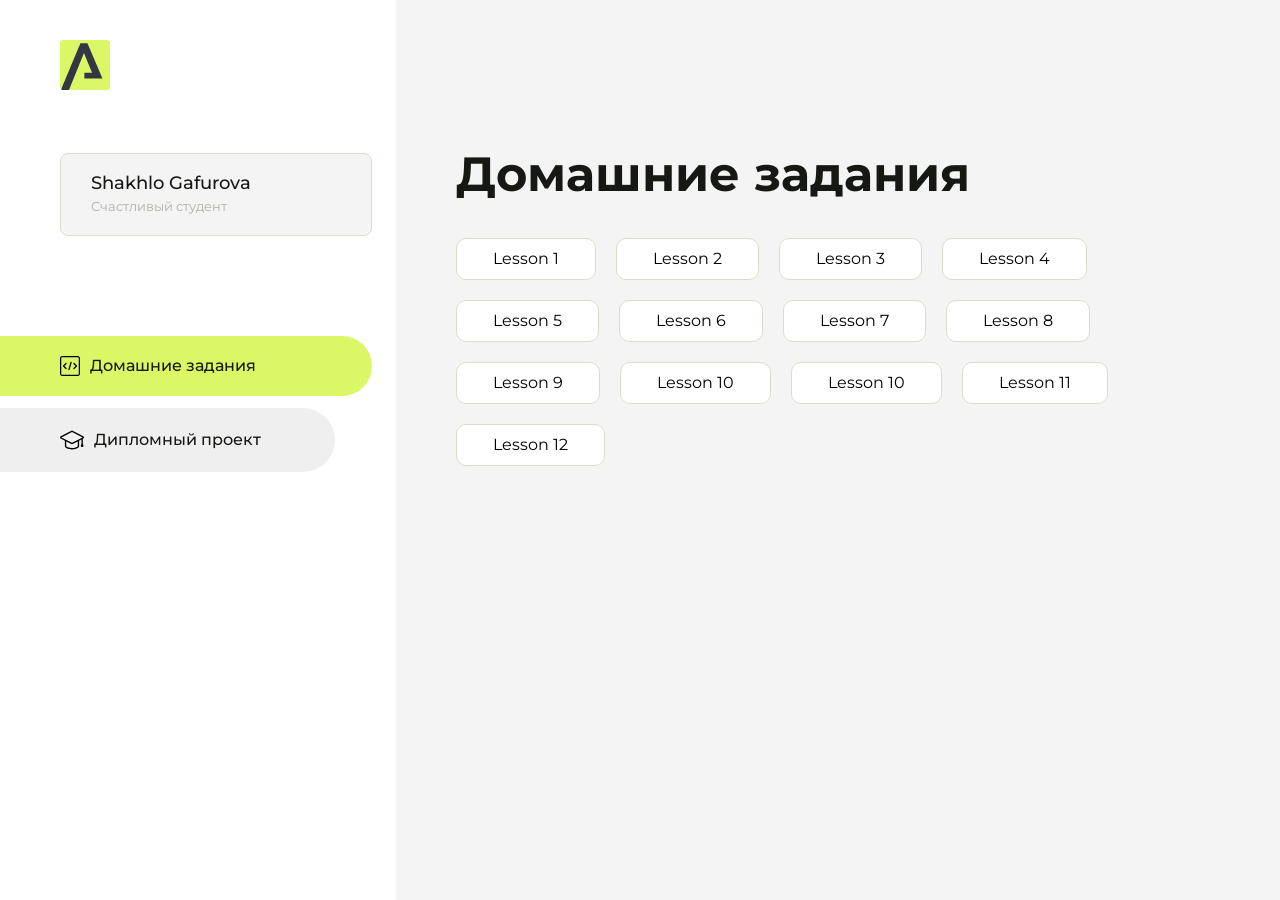
==== index.html @ a735b33b "Update index.html" ====
<!DOCTYPE html>
<html lang="en">
<head>
    <meta charset="UTF-8">
    <meta name="viewport" content="width=device-width, initial-scale=1.0">
    <title>Домашняя работа</title>
    <link rel="shortcut icon" href="src/logo.ico" type="image/x-icon">
    <link rel="preconnect" href="https://fonts.googleapis.com">
    <link rel="preconnect" href="https://fonts.gstatic.com" crossorigin>
    <link href="https://fonts.googleapis.com/css2?family=Montserrat:wght@400;500;700&family=Rubik:wght@500&display=swap"
          rel="stylesheet">
    <link rel="stylesheet" href="src/style.css">
</head>
<body id="body">
<div class="overlay" id="overlay"></div>
<div class="layout">
    <div class="burger" id="burger">
        <svg viewBox="0 0 24 24" fill="none" xmlns="http://www.w3.org/2000/svg">
            <g id="SVGRepo_bgCarrier" stroke-width="0"></g>
            <g id="SVGRepo_tracerCarrier" stroke-linecap="round" stroke-linejoin="round"></g>
            <g id="SVGRepo_iconCarrier">
                <path d="M4 18L20 18" stroke="#DAF765" stroke-width="2" stroke-linecap="round"></path>
                <path d="M4 12L20 12" stroke="#DAF765" stroke-width="2" stroke-linecap="round"></path>
                <path d="M4 6L20 6" stroke="#DAF765" stroke-width="2" stroke-linecap="round"></path>
            </g>
        </svg>
    </div>
    <aside class="sidebar" id="sidebar">
        <div class="sidebar__inner">
            <div class="logo">
                <svg width="50" height="50" viewBox="0 0 50 50" fill="none" xmlns="http://www.w3.org/2000/svg">
                    <g clip-path="url(#clip0_513_74730)">
                        <path d="M46.17 -0.257004H3.83C1.57281 -0.257004 -0.257 1.57281 -0.257 3.83V46.17C-0.257 48.4272 1.57281 50.257 3.83 50.257H46.17C48.4272 50.257 50.257 48.4272 50.257 46.17V3.83C50.257 1.57281 48.4272 -0.257004 46.17 -0.257004Z"
                              fill="#DAF765"/>
                        <path d="M24.375 38.4H42.461L27.441 3.1585H20.4355C20.4355 3.1585 6.7895 35.881 1.1945 49.294C2.015 50.0275 3.0945 50.257 3.6945 50.257H8.8445L23.954 13.07L32.0465 32.8285H24.375V38.4Z"
                              fill="#323843"/>
                    </g>
                    <defs>
                        <clipPath id="clip0_513_74730">
                            <rect width="50" height="50" fill="white"/>
                        </clipPath>
                    </defs>
                </svg>
            </div>
            <div class="sidebar__user">
                <div class="sidebar__name">Shakhlo Gafurova</div>
                <div class="sidebar__text">Счастливый студент</div>
            </div>
            <div class="sidebar__tabs">
                <div class="sidebar__item">
                    <button class="sidebar__button active" id="tasks">
                        <svg xmlns="http://www.w3.org/2000/svg" width="20" height="20" viewBox="0 0 20 20" fill="none">
                            <g clip-path="url(#clip0_704_74543)">
                                <path d="M17.7083 20H2.29167C1.0275 20 0 18.9725 0 17.7083V2.29167C0 1.0275 1.0275 0 2.29167 0H17.7083C18.9725 0 20 1.0275 20 2.29167V17.7083C20 18.9725 18.9725 20 17.7083 20ZM2.29167 1.25C1.7175 1.25 1.25 1.7175 1.25 2.29167V17.7083C1.25 18.2825 1.7175 18.75 2.29167 18.75H17.7083C18.2825 18.75 18.75 18.2825 18.75 17.7083V2.29167C18.75 1.7175 18.2825 1.25 17.7083 1.25H2.29167Z"
                                      fill="black"/>
                                <path d="M6.04167 13.125C5.88167 13.125 5.72167 13.0642 5.6 12.9417L3.1 10.4417C2.85583 10.1975 2.85583 9.80167 3.1 9.5575L5.6 7.0575C5.84417 6.81333 6.24 6.81333 6.48417 7.0575C6.72833 7.30167 6.72833 7.6975 6.48417 7.94167L4.42583 10L6.48417 12.0583C6.72833 12.3025 6.72833 12.6983 6.48417 12.9425C6.36167 13.0642 6.20167 13.125 6.04167 13.125Z"
                                      fill="black"/>
                                <path d="M8.95833 14.1667C8.9 14.1667 8.84 14.1583 8.78167 14.1417C8.45083 14.0442 8.26083 13.6967 8.35833 13.3658L10.4417 6.28251C10.5392 5.95084 10.8892 5.76417 11.2175 5.85917C11.5483 5.95667 11.7383 6.30417 11.6408 6.63501L9.5575 13.7183C9.47833 13.9908 9.22833 14.1667 8.95833 14.1667Z"
                                      fill="black"/>
                                <path d="M13.9583 13.125C13.7983 13.125 13.6383 13.0642 13.5167 12.9417C13.2725 12.6975 13.2725 12.3017 13.5167 12.0575L15.575 9.99916L13.5167 7.94083C13.2725 7.69666 13.2725 7.30083 13.5167 7.05666C13.7608 6.81249 14.1567 6.81249 14.4008 7.05666L16.9008 9.55666C17.145 9.80083 17.145 10.1967 16.9008 10.4408L14.4008 12.9408C14.2783 13.0642 14.1183 13.125 13.9583 13.125Z"
                                      fill="black"/>
                            </g>
                            <defs>
                                <clipPath id="clip0_704_74543">
                                    <rect width="20" height="20" fill="white"/>
                                </clipPath>
                            </defs>
                        </svg>
                        <span>Домашние задания</span></button>
                </div>
                <div class="sidebar__item">
                    <button class="sidebar__button" id="diplom">
                        <svg xmlns="http://www.w3.org/2000/svg" width="24" height="24" viewBox="0 0 24 24" fill="none">
                            <g clip-path="url(#clip0_704_74553)">
                                <path d="M23.2628 10.5971C23.7176 10.365 24 9.90375 24 9.39337C24 8.883 23.7176 8.42175 23.2628 8.18962L12.6135 2.75362C12.2291 2.55824 11.7705 2.55787 11.3854 2.75399L0.736875 8.19C0.282375 8.42175 0 8.883 0 9.39337C0 9.90375 0.282375 10.365 0.736875 10.5971L4.89038 12.7177V18.2074C4.89038 19.8154 8.412 21.393 12 21.393C15.5884 21.393 19.1096 19.815 19.1096 18.2074V12.7174L21.4609 11.517V15.8017L20.901 17.2305C20.7409 17.6389 20.7934 18.0994 21.0405 18.4616C21.2876 18.8246 21.6979 19.041 22.1366 19.041C22.5754 19.041 22.9852 18.8246 23.2324 18.462C23.4795 18.099 23.532 17.6385 23.3719 17.2301L22.8124 15.8021V10.827L23.2628 10.5971ZM17.7623 18.1721C17.6198 18.6375 15.3491 20.0419 12 20.0419C8.65088 20.0419 6.38025 18.6375 6.2415 18.2074V12.3037L6.23887 12.3019C6.23812 12.057 6.1065 11.8207 5.87325 11.7019L1.3515 9.39337L12 3.95737L22.6489 9.39337L12 14.8294L5.87325 11.7019C5.54063 11.5331 4.6695 11.6674 4.5 12C4.33012 12.3322 4.55813 12.5479 4.89038 12.7177L11.3857 16.0331C11.5781 16.1314 11.7889 16.1805 12 16.1805C12.2107 16.1805 12.4222 16.1314 12.6146 16.0331L17.7593 13.407L17.7623 18.1721Z"
                                      fill="black"/>
                            </g>
                            <defs>
                                <clipPath id="clip0_704_74553">
                                    <rect width="24" height="24" fill="white"/>
                                </clipPath>
                            </defs>
                        </svg>
                        <span>Дипломный проект</span></button>
                </div>
            </div>
        </div>

    </aside>
    <div class="content">
        <div class="container">
            <div class="content__block" id="tasksBlock">
                <div class="content__title">Домашние задания</div>
                <ul class="content__list">
                    <li class="content__list-item">
                        <a href="sexypigeon/index.html">Lesson 1</a>
                    </li>
                       <li class="content__list-item">
                        <a href="lessontwo/index.html">Lesson 2</a>
                    </li>
                      <li class="content__list-item">
                        <a href="lessontwo/index.html">Lesson 3</a>
                    </li>
                     <li class="content__list-item">
                        <a href="Homework/index.html">Lesson 4</a>
                    </li>
                    <li class="content__list-item">
                        <a href="Mr__Walter-White/index.html">Lesson 5</a>
                    </li>
                        <li class="content__list-item">
                        <a href="Fall/article.html">Lesson 6</a>
                    </li>
                      </li>
                        <li class="content__list-item">
                        <a href="October/index.html">Lesson 7</a>
                    </li>
                         <li class="content__list-item">
                        <a href="Fall/article.html">Lesson 8</a>
                    </li> 
                        <li class="content__list-item">
                        <a href="Form Style/index.html">Lesson 9</a>
                    </li> 
                    <li class="content__list-item">
                        <a href="Fall/article.html">Lesson 10</a>
                    </li> 
                    <li class="content__list-item">
                        <a href="Fall/index.html">Lesson 10</a>
                    </li> 
                     <li class="content__list-item">
                        <a href="Fall/index.html">Lesson 11</a>
                    </li> 
                         <li class="content__list-item">
                        <a href="Fall/index.html">Lesson 12</a>
                    </li> 
                </ul>
            </div>
            <div class="content__block hidden" id="diplomBlock">
                <div class="content__title">Дипломный проект</div>
                <div class="content__list-diplom">
                    <a href="lessontwo/index.html">Ссылка на ДЗ</a>
                </div>
                <div class="content__decor">
                    <div class="content__decor-text">Давай проверим, чему ты научился!</div>
                    <div class="content__decor-img">
                        <img src="src/decor.png" alt="decor">
                    </div>
                </div>
            </div>
        </div>
    </div>
</div>
<script src="src/index.js"></script>
</body>
</html>
---- src/style.css ----
*{padding: 0;margin: 0;border: 0;}
*,*:before,*:after{-webkit-box-sizing: border-box;box-sizing: border-box;}
:focus,:active{outline: none;}
a:focus,a:active{outline: none;}
nav,footer,header,aside{display: block;}
html,body{
    height:100%;width:100%;
    font-size:100%;line-height:1;-ms-text-size-adjust:100%;-moz-text-size-adjust:100%;-webkit-text-size-adjust:100%;}
input,button,textarea{font-family:inherit;}
input::-ms-clear{display: none;}
button{cursor: pointer;}
button::-moz-focus-inner{padding:0;border:0;}
a,a:visited{text-decoration: none;}
a:hover{text-decoration: none;}
ul li{list-style: none;}
img{vertical-align: top;}
h1,h2,h3,h4,h5,h6{font-size:inherit;font-weight: inherit;}
a{color:inherit;}



body {
    font-family: "Montserrat",SansSerif;
    color: black;
}

body.overflow {
    overflow: hidden;
}



.layout {
    display: -webkit-box;
    display: -ms-flexbox;
    display: flex;
    min-height: 100vh;
}

.sidebar {
    padding: 40px 24px 40px 0;
    -ms-flex-negative: 0;
    flex-shrink: 0;
    background-color: white;
}



.content {
    -webkit-box-flex: 1;
    -ms-flex-positive: 1;
    flex-grow: 1;
    background-color: #F4F4F4;
}

.container {
    display: -webkit-box;
    display: -ms-flexbox;
    display: flex;
    -webkit-box-orient: vertical;
    -webkit-box-direction: normal;
    -ms-flex-direction: column;
    flex-direction: column;
    -webkit-box-pack: center;
    -ms-flex-pack: center;
    justify-content: center;
    -webkit-box-align: center;
    -ms-flex-align: center;
    align-items: center;
    padding: 150px 60px 80px 60px;
}


.logo {
    margin-left: 60px;
    margin-bottom: 60px;
}

.sidebar__user {
    background-color: #F4F4F4;
    padding: 20px 30px;
    margin-left: 60px;
    margin-bottom: 100px;
    border-radius: 8px;
    border: 1px solid #DADEC9;
}

.sidebar__name {
    color:#161814;
    font-size: 18px;
    font-weight: 500;
    margin-bottom: 6px;
}

.sidebar__text {
    color: #AFB1A7;
    font-size: 13px;
    font-weight: 400;
    line-height: 130%; /* 16.9px */
}

.sidebar__item {
    width: 372px;
}

.sidebar__button {
    display: -webkit-box;
    display: -ms-flexbox;
    display: flex;
    -webkit-box-align: center;
    -ms-flex-align: center;
    align-items: center;
    gap: 10px;
    padding: 20px 60px;
    margin-bottom: 12px;
    border-radius: 0px 100px 100px 0px;
    -webkit-transition: all .5s;
    -o-transition: all .5s;
    transition: all .5s;
    cursor: pointer;
    width: 90%;
    color:#161814;
    font-size: 16px;
    font-weight: 500;
}

.sidebar__button.active , .sidebar__button:hover {
    width: 100%;
    background-color: #DAF765;
}


.content__title {
    color: #161814;
    font-size: 48px;
    font-weight: 700;
    margin-bottom: 40px;
}

.content__list {
    display: -webkit-box;
    display: -ms-flexbox;
    display: flex;
    -webkit-box-align: center;
    -ms-flex-align: center;
    align-items: center;
    -ms-flex-wrap: wrap;
    flex-wrap: wrap;
    gap: 20px;
}



.content__list-item  {
    cursor: pointer;
    padding: 12px 18px;
    background-color: #fff;
    border-radius: 10px;
    border: 1px solid #DADEC9;
    -webkit-transition: all .3s;
    -o-transition: all .3s;
    transition: all .3s;
}

.content__list-item:hover,.content__list-diplom:hover {
    background-color: #AFB1A7;
}

li a {
    padding: 12px 18px;

}


.content__list-diplom {
    -webkit-transition: all .3s;
    -o-transition: all .3s;
    transition: all .3s;
    display: inline-block;
    padding: 12px 18px;
    background-color: #fff;
    border-radius: 10px;
    border: 1px solid #DADEC9;
}

.content__decor {
    display: -webkit-box;
    display: -ms-flexbox;
    display: flex;
    -webkit-box-align: center;
    -ms-flex-align: center;
    align-items: center;
}

.content__decor-text {
    color:#BEDD44;
    font-size: 36px;
    font-weight: 700;
    line-height: 110%; /* 39.6px */
}

.content__block {
    max-width: 1200px;
}

.content__block.hidden {
    display: none;
}

.content__decor-img img{
    width: 100%;
}

.burger {
    display: none;
    padding: 5px;
    position: fixed;
    top: 3%;
    right: 7%;
    width: 40px;
    height: 40px;
    background-color: #161814;
    border-radius: 50%;
    z-index: 10;
    border: 1px solid #DAF765;
}

@media (max-width: 768px) {
    .burger {
        display: block;
    }

    .sidebar {
        -webkit-transition: all .3s;
        -o-transition: all .3s;
        transition: all .3s;
        -webkit-transform: translateX(-100%);
        -ms-transform: translateX(-100%);
        transform: translateX(-100%);
        position: fixed;
        top: 0;
        left: 0;
        bottom: 0;
        z-index: 5;
    }

    .sidebar.show {
        -webkit-transform: translateX(0%);
        -ms-transform: translateX(0%);
        transform: translateX(0%);
    }

    .overlay {
        opacity: 0;
        pointer-events: none;
        -webkit-transition: all .3s;
        -o-transition: all .3s;
        transition: all .3s;
        position: absolute;
        top: 0;
        right: 0;
        left: 0;
        bottom: 0;
        z-index: 3;
        background-color: #000000e0;
    }

    .overlay.show {
        opacity: 1;
        pointer-events: all;
    }

    .container {
        padding: 40px 20px;
        min-height: 100%;
    }

    .content__decor {
        margin-top: 20px;
        -webkit-box-orient: vertical;
        -webkit-box-direction: normal;
        -ms-flex-direction: column;
        flex-direction: column;
    }
}

@media (max-width: 400px) {
    .sidebar__user {
        margin-left: 0;
    }
}
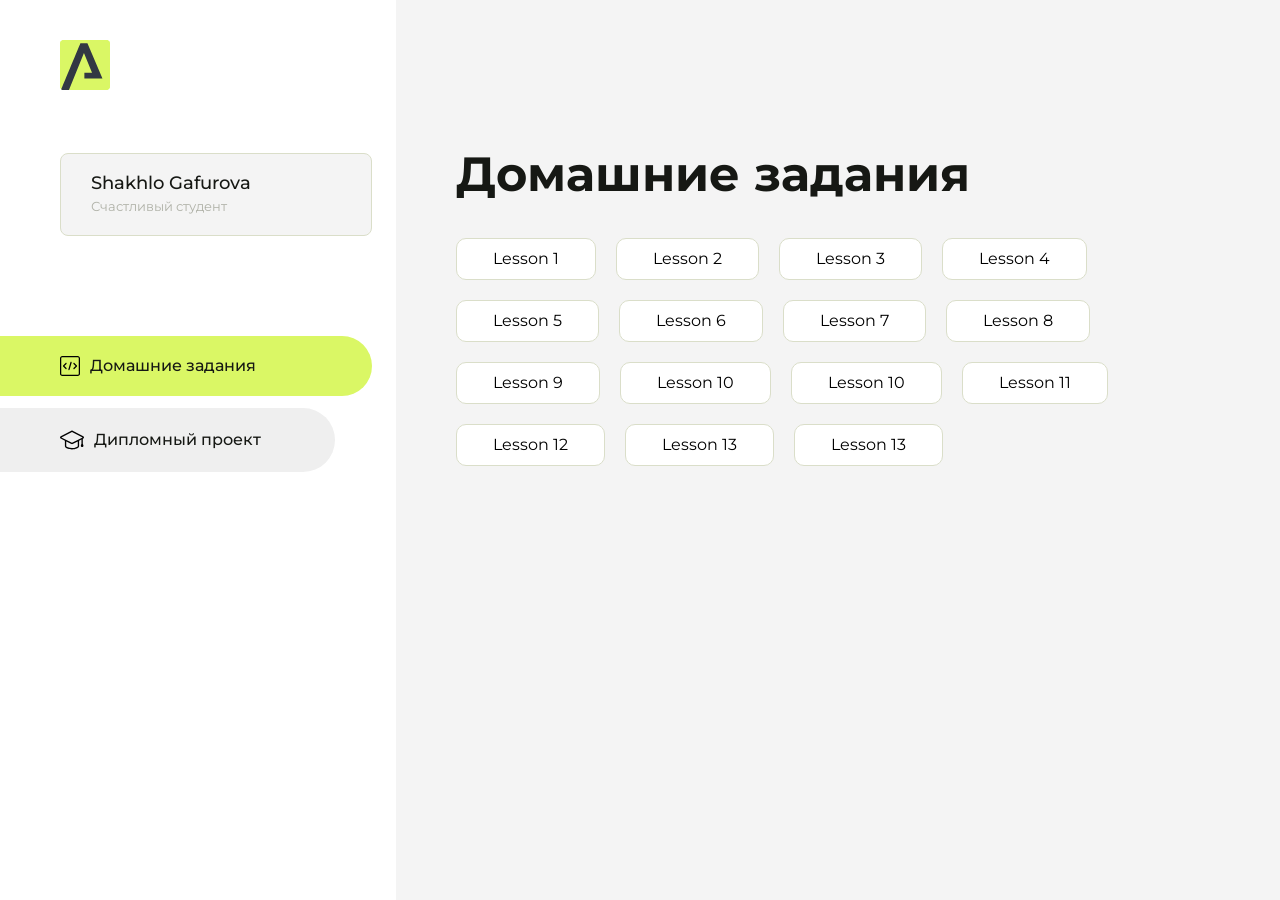
==== commit cb657352: "Update index.html" ====
--- a/index.html
+++ b/index.html
@@ -131,7 +131,13 @@
                     </li> 
                          <li class="content__list-item">
                         <a href="Fall/index.html">Lesson 12</a>
-                    </li> 
+                        </li> 
+                           <li class="content__list-item">
+                        <a href="Fall/article.html">Lesson 13</a>
+                          </li> 
+                           <li class="content__list-item">
+                        <a href="Fall/index.html">Lesson 13</a>
+                          </li> 
                 </ul>
             </div>
             <div class="content__block hidden" id="diplomBlock">
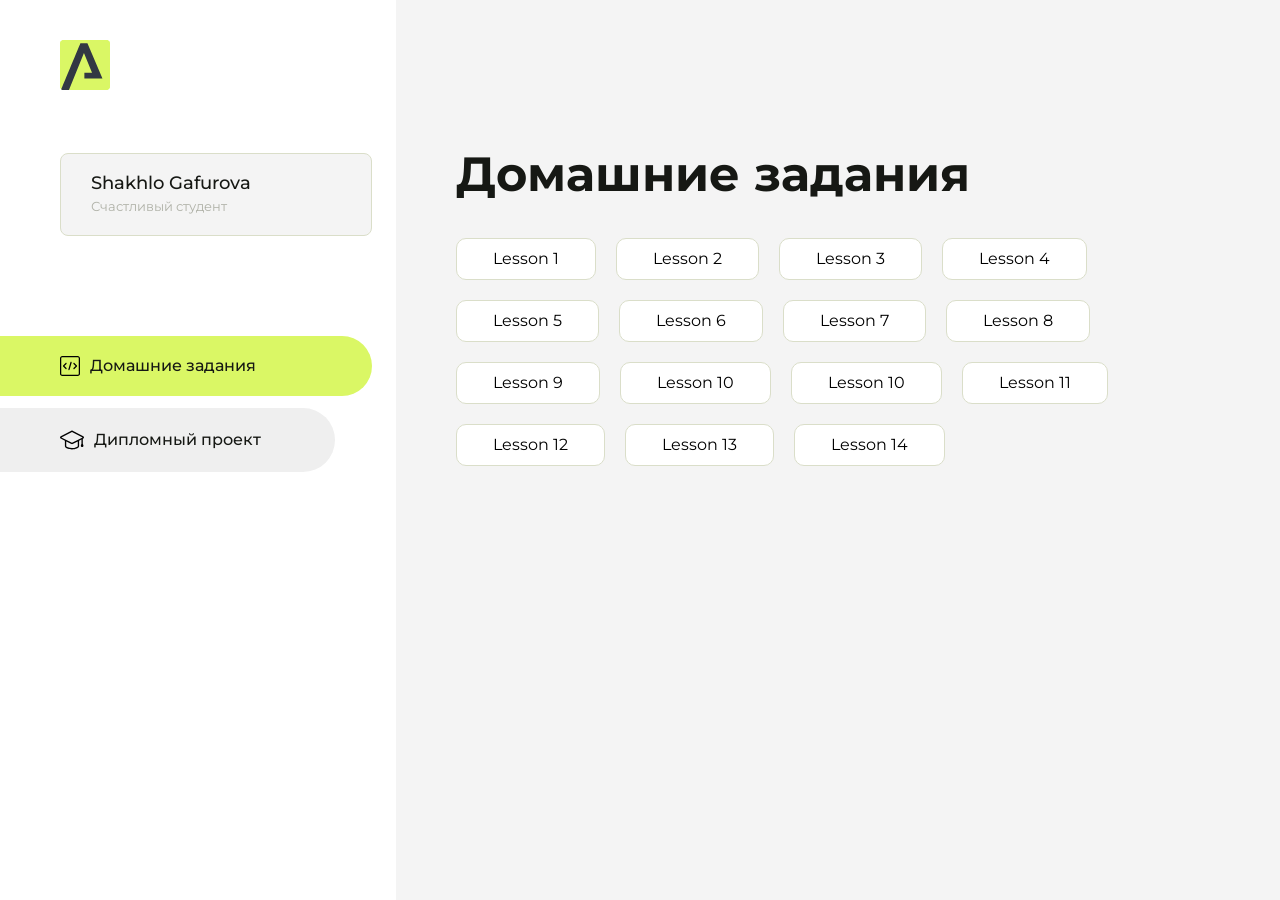
==== commit 1669ae7e: "Update index.html" ====
--- a/index.html
+++ b/index.html
@@ -135,8 +135,8 @@
                            <li class="content__list-item">
                         <a href="Fall/article.html">Lesson 13</a>
                           </li> 
-                           <li class="content__list-item">
-                        <a href="Fall/index.html">Lesson 13</a>
+                          <li class="content__list-item">
+                        <a href="Ladybug/index.html">Lesson 14</a>
                           </li> 
                 </ul>
             </div>
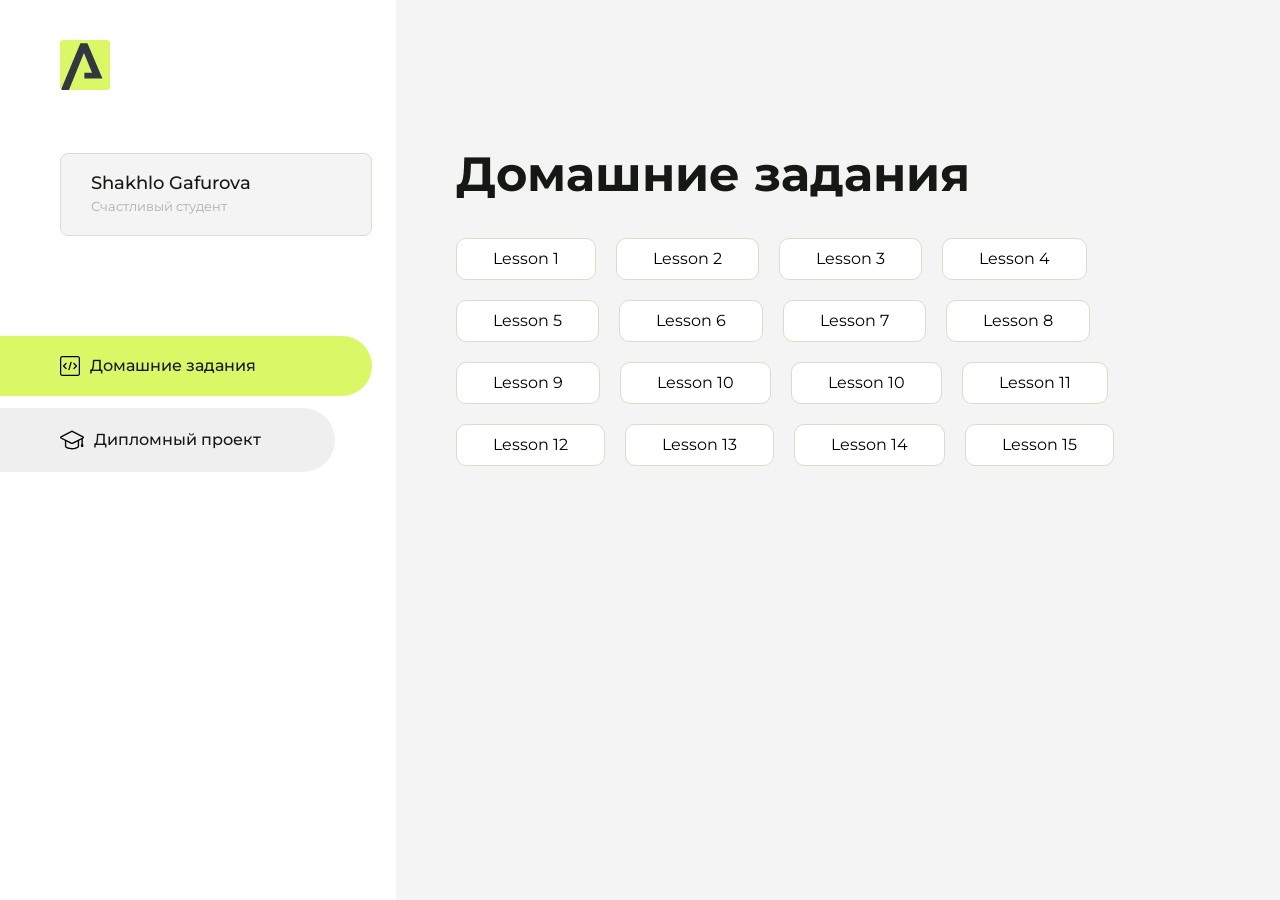
==== commit 0f37fe0a: "Update index.html" ====
--- a/index.html
+++ b/index.html
@@ -138,6 +138,9 @@
                           <li class="content__list-item">
                         <a href="Ladybug/index.html">Lesson 14</a>
                           </li> 
+                       <li class="content__list-item">
+                        <a href="Fall/index.html">Lesson 15</a>
+                          </li> 
                 </ul>
             </div>
             <div class="content__block hidden" id="diplomBlock">
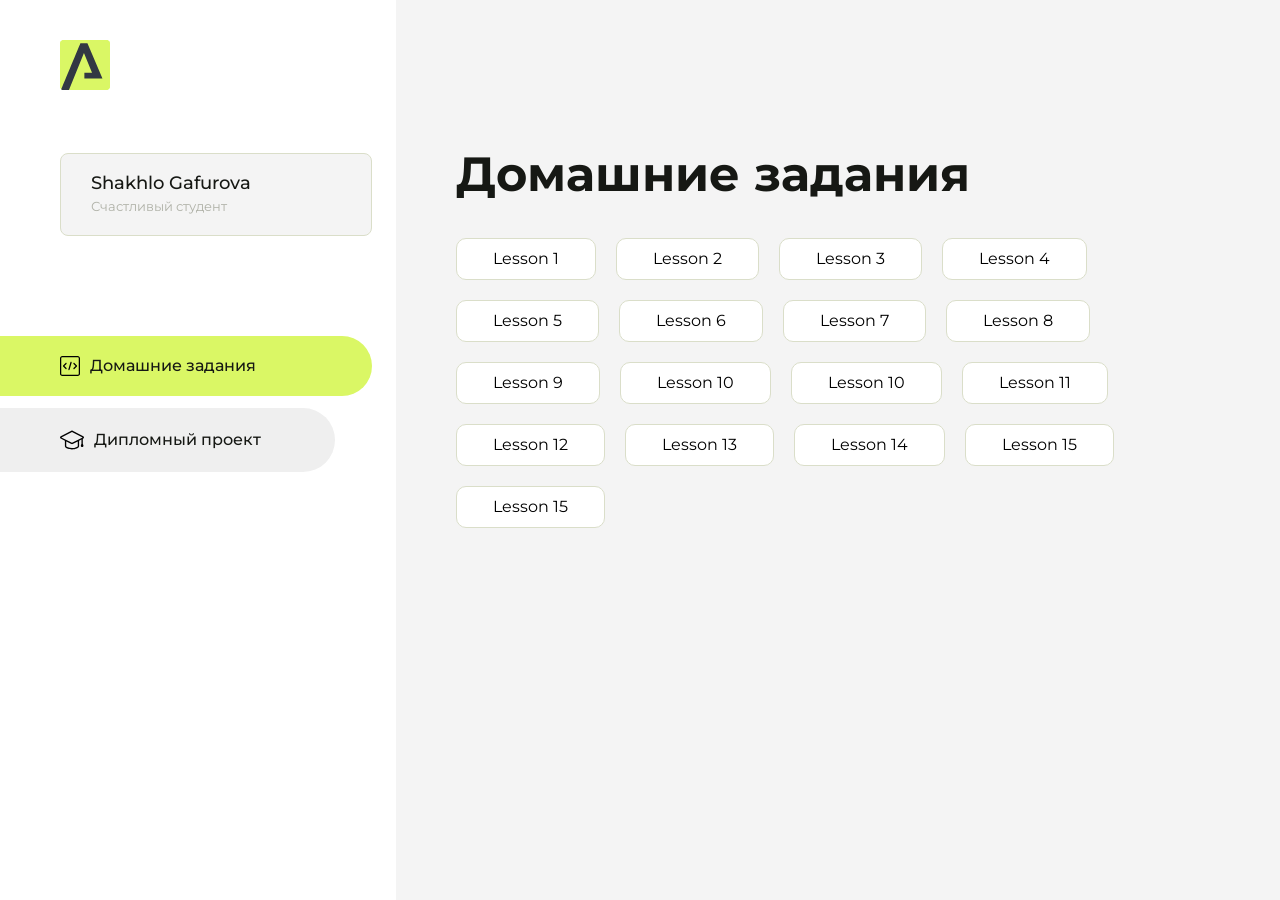
==== commit 63f46f10: "Update index.html" ====
--- a/index.html
+++ b/index.html
@@ -139,7 +139,10 @@
                         <a href="Ladybug/index.html">Lesson 14</a>
                           </li> 
                        <li class="content__list-item">
-                        <a href="Fall/index.html">Lesson 15</a>
+                        <a href="fit-studio/index.html">Lesson 15</a>
+                          </li> 
+                        <li class="content__list-item">
+                        <a href="fit-studio/article.html">Lesson 15</a>
                           </li> 
                 </ul>
             </div>
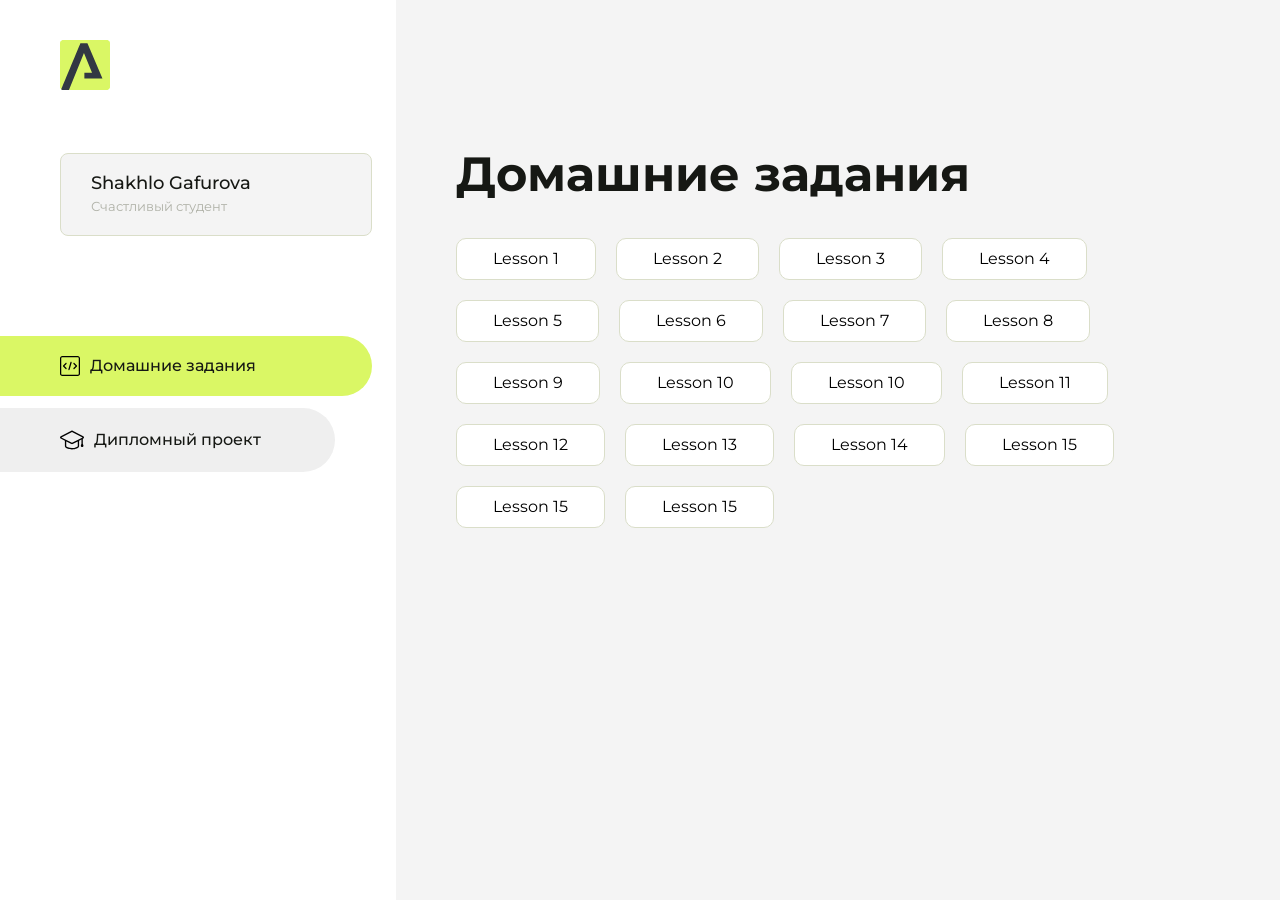
==== commit 0a04b295: "Update index.html" ====
--- a/index.html
+++ b/index.html
@@ -139,10 +139,13 @@
                         <a href="Ladybug/index.html">Lesson 14</a>
                           </li> 
                        <li class="content__list-item">
-                        <a href="fit-studio/index.html">Lesson 15</a>
+                        <a href="shark/index.html">Lesson 15</a>
                           </li> 
                         <li class="content__list-item">
-                        <a href="fit-studio/article.html">Lesson 15</a>
+                        <a href="shark/article.html">Lesson 15</a>
+                          </li> 
+                      <li class="content__list-item">
+                        <a href="nike/index.html">Lesson 15</a>
                           </li> 
                 </ul>
             </div>
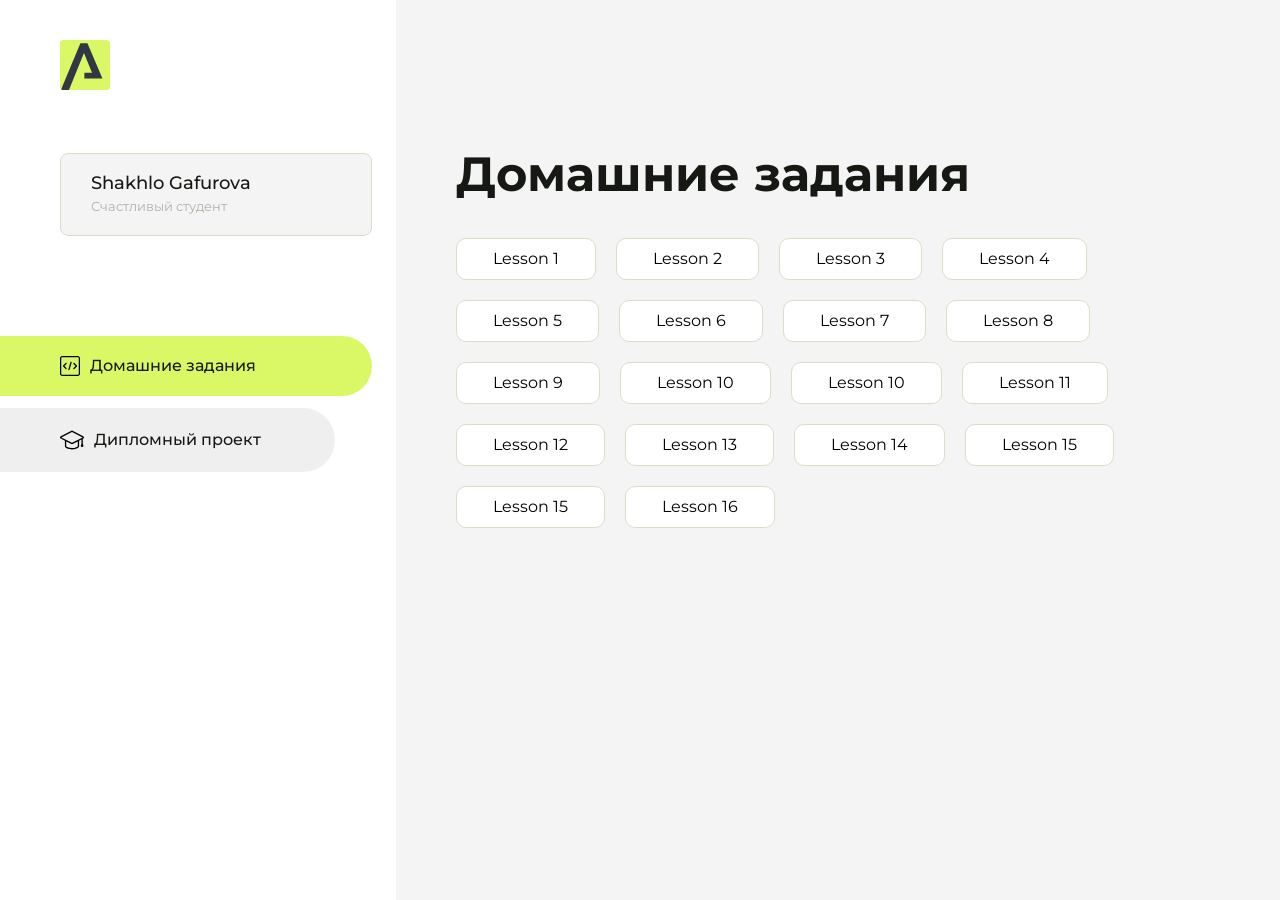
==== commit f747caba: "Update index.html" ====
--- a/index.html
+++ b/index.html
@@ -145,7 +145,7 @@
                         <a href="shark/article.html">Lesson 15</a>
                           </li> 
                       <li class="content__list-item">
-                        <a href="nike/index.html">Lesson 15</a>
+                        <a href="Nike/index.html">Lesson 16</a>
                           </li> 
                 </ul>
             </div>
